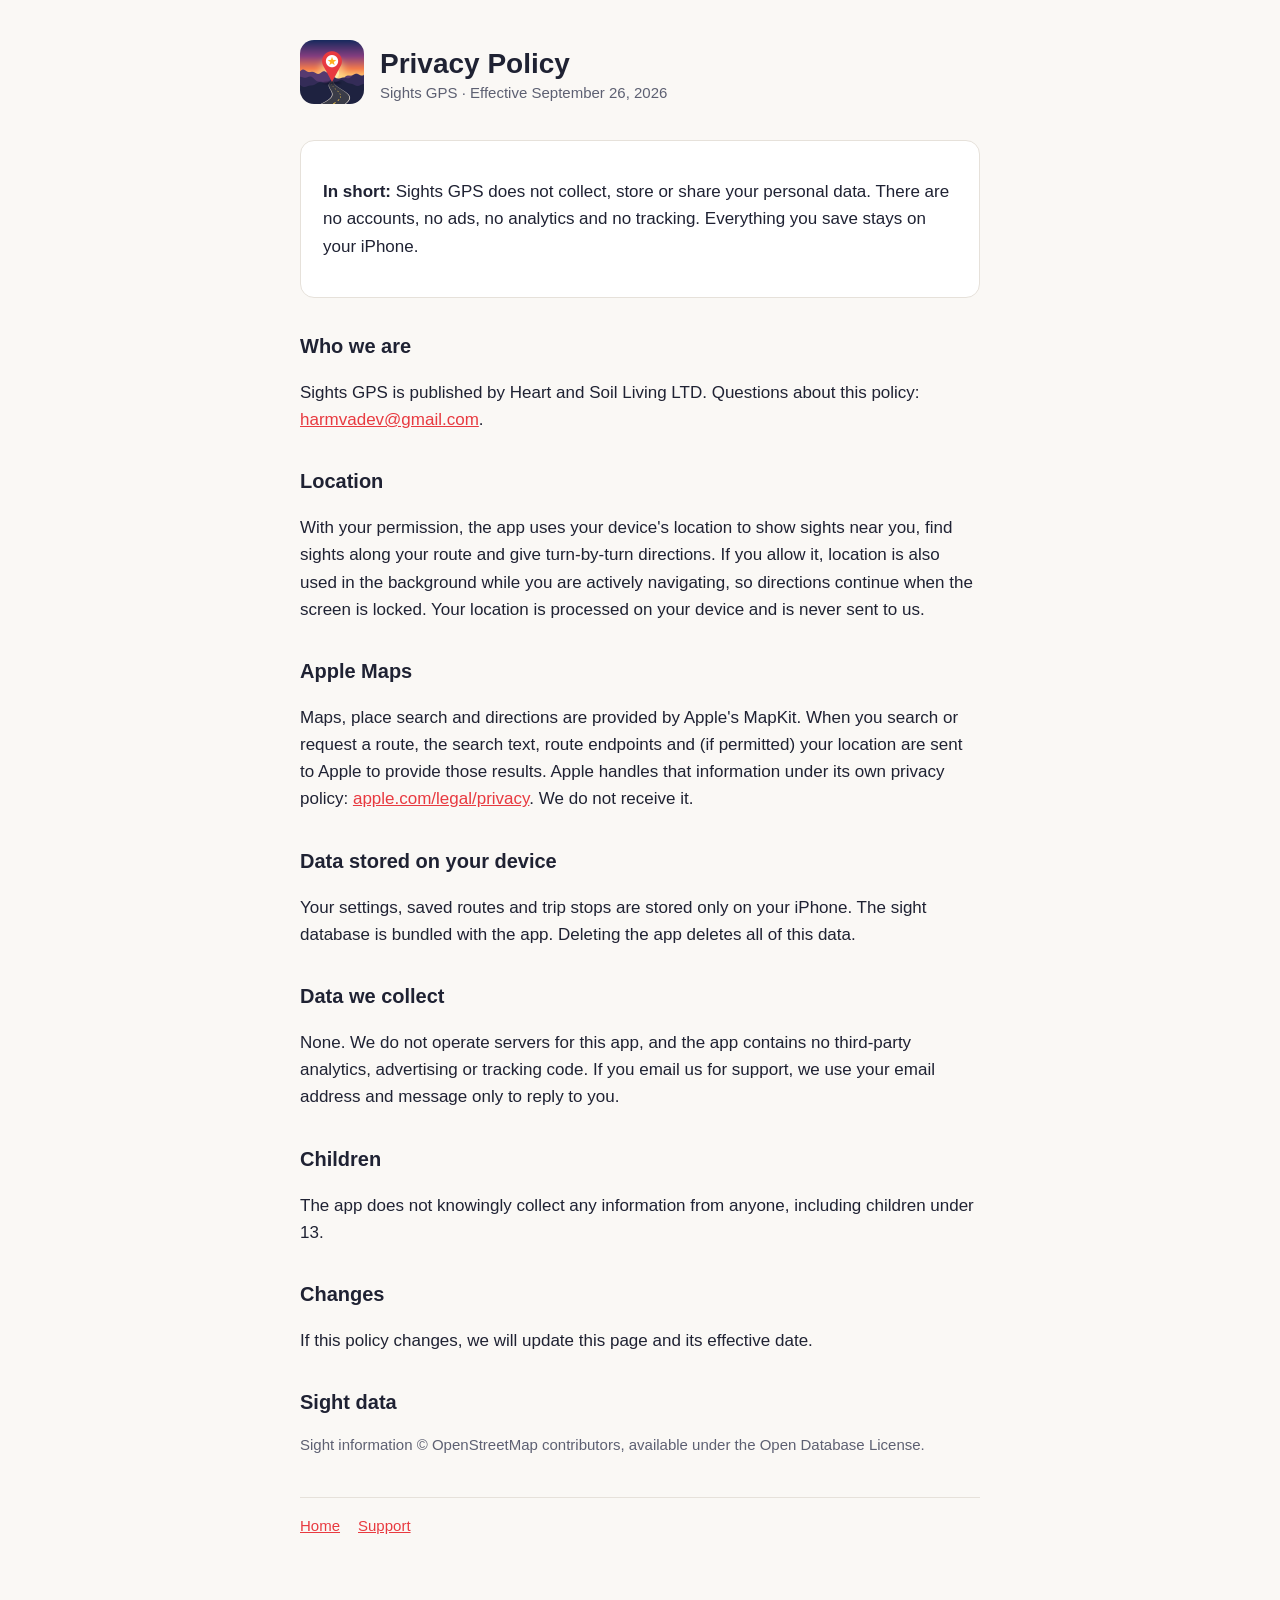
==== privacy.html @ 44c6644f "Sights GPS landing, privacy and support pages Co-Authored-By: Claude Opus 5.5 <noreply@anthropic.com" ====
<!doctype html>
<html lang="en"><head><meta charset="utf-8"><meta name="viewport" content="width=device-width, initial-scale=1">
<title>Sights GPS Privacy Policy</title><link rel="icon" href="icon.png"><link rel="stylesheet" href="style.css"></head>
<body><main>
<header><a href="index.html"><img src="icon.png" alt="Sights GPS"></a><div><h1>Privacy Policy</h1><div class="muted">Sights GPS · Effective September 26, 2026</div></div></header>
<div class="card"><p><strong>In short:</strong> Sights GPS does not collect, store or share your personal data. There are no accounts, no ads, no analytics and no tracking. Everything you save stays on your iPhone.</p></div>

<h2>Who we are</h2>
<p>Sights GPS is published by Heart and Soil Living LTD. Questions about this policy: <a href="mailto:harmvadev@gmail.com">harmvadev@gmail.com</a>.</p>

<h2>Location</h2>
<p>With your permission, the app uses your device's location to show sights near you, find sights along your route and give turn-by-turn directions. If you allow it, location is also used in the background while you are actively navigating, so directions continue when the screen is locked. Your location is processed on your device and is never sent to us.</p>

<h2>Apple Maps</h2>
<p>Maps, place search and directions are provided by Apple's MapKit. When you search or request a route, the search text, route endpoints and (if permitted) your location are sent to Apple to provide those results. Apple handles that information under its own privacy policy: <a href="https://www.apple.com/legal/privacy/">apple.com/legal/privacy</a>. We do not receive it.</p>

<h2>Data stored on your device</h2>
<p>Your settings, saved routes and trip stops are stored only on your iPhone. The sight database is bundled with the app. Deleting the app deletes all of this data.</p>

<h2>Data we collect</h2>
<p>None. We do not operate servers for this app, and the app contains no third-party analytics, advertising or tracking code. If you email us for support, we use your email address and message only to reply to you.</p>

<h2>Children</h2>
<p>The app does not knowingly collect any information from anyone, including children under 13.</p>

<h2>Changes</h2>
<p>If this policy changes, we will update this page and its effective date.</p>

<h2>Sight data</h2>
<p class="muted">Sight information © OpenStreetMap contributors, available under the Open Database License.</p>
<nav><a href="index.html">Home</a><a href="support.html">Support</a></nav>
</main></body></html>
---- style.css ----
:root { --bg:#faf8f5; --fg:#1f2233; --muted:#5d6072; --accent:#e83a40; --card:#fff; --line:#e6e1da; }
@media (prefers-color-scheme: dark) { :root { --bg:#16182a; --fg:#eceaf2; --muted:#a4a6b8; --card:#1f2236; --line:#2e3150; } }
* { box-sizing: border-box; }
body { margin:0; background:var(--bg); color:var(--fg); font:17px/1.6 -apple-system, BlinkMacSystemFont, "Segoe UI", Roboto, sans-serif; }
main { max-width: 720px; margin: 0 auto; padding: 40px 20px 64px; }
header { display:flex; align-items:center; gap:16px; margin-bottom:28px; }
header img { width:64px; height:64px; border-radius:14px; }
header a { color:inherit; text-decoration:none; }
h1 { font-size:28px; margin:0; line-height:1.2; }
h2 { font-size:20px; margin:32px 0 8px; }
p, li { color:var(--fg); }
.muted { color:var(--muted); font-size:15px; }
a { color:var(--accent); }
.card { background:var(--card); border:1px solid var(--line); border-radius:14px; padding:20px 22px; margin:18px 0; }
nav { margin-top:40px; padding-top:16px; border-top:1px solid var(--line); font-size:15px; }
nav a { margin-right:18px; }
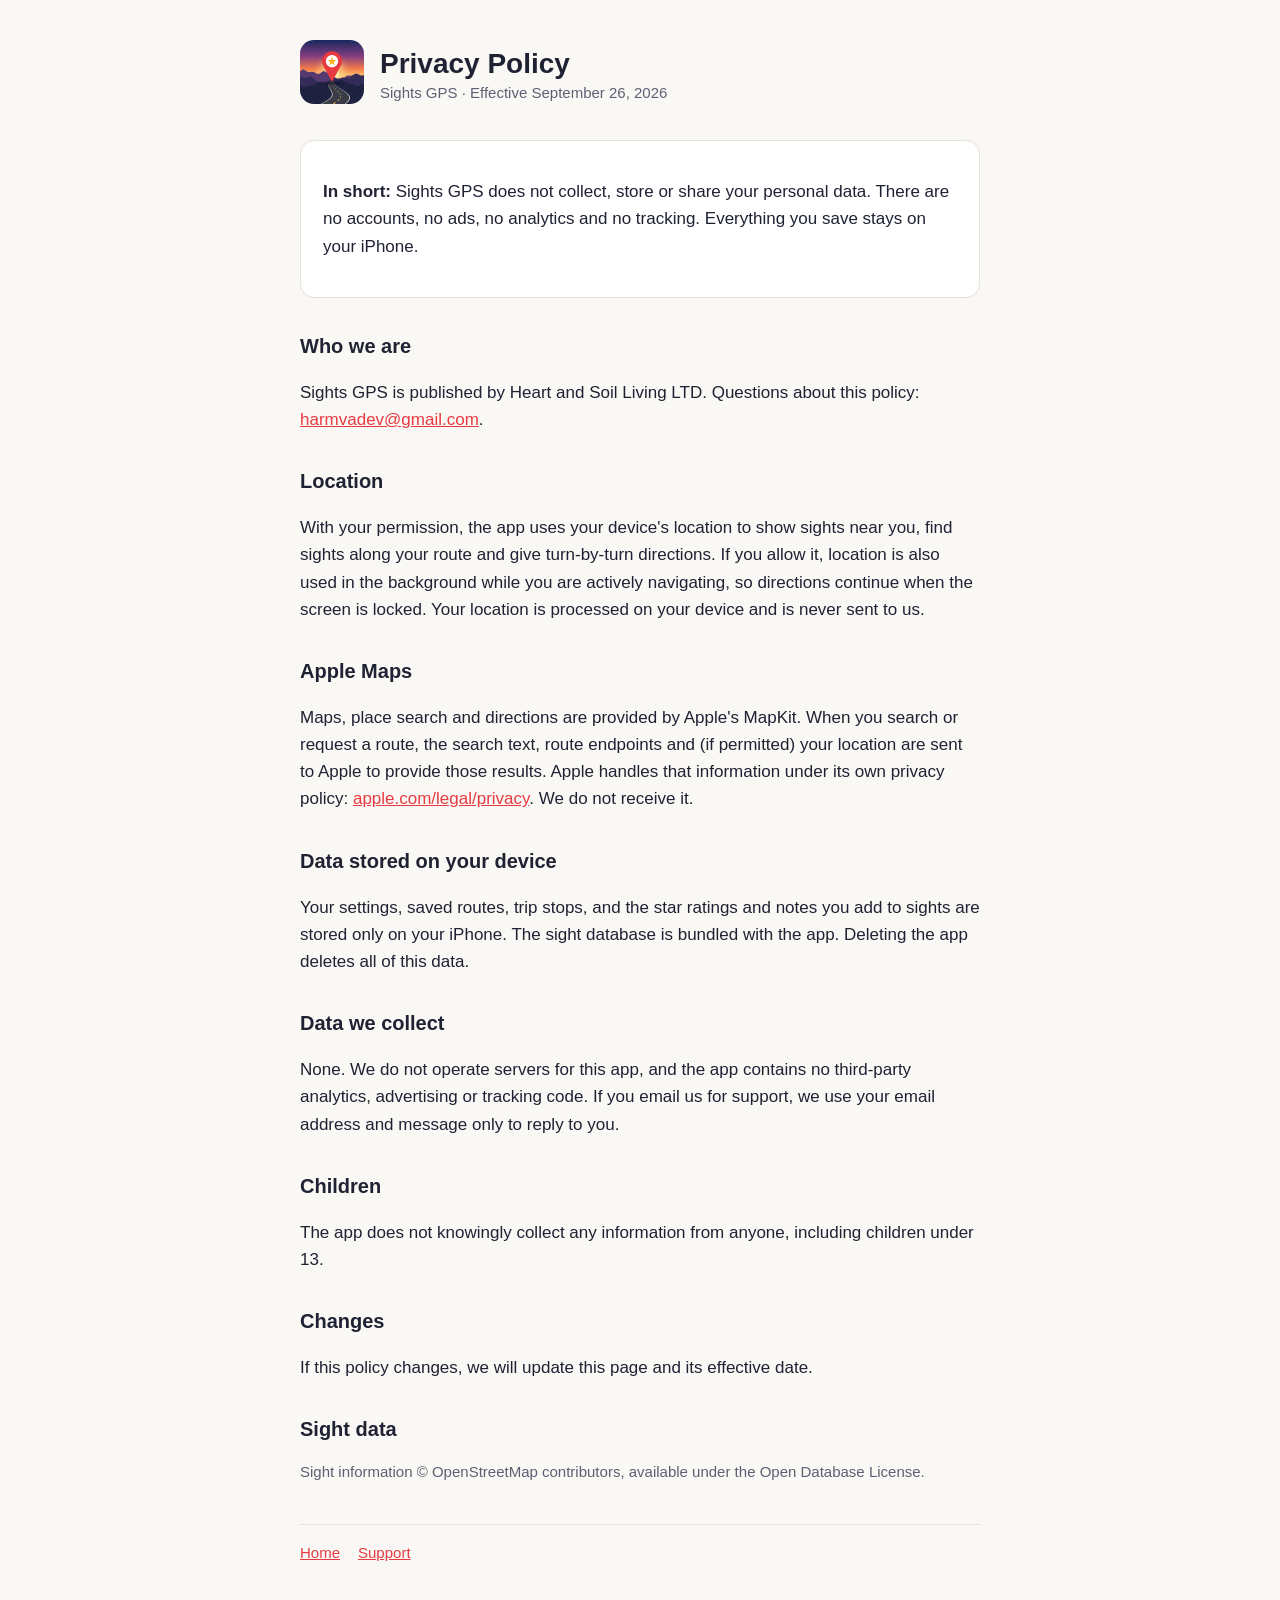
==== commit 7e9e6713: "Privacy: mention on-device ratings and notes (publish with app 1.1) Co-Authored-By: Claude Opus 5.5 " ====
--- a/privacy.html
+++ b/privacy.html
@@ -15,7 +15,7 @@
 <p>Maps, place search and directions are provided by Apple's MapKit. When you search or request a route, the search text, route endpoints and (if permitted) your location are sent to Apple to provide those results. Apple handles that information under its own privacy policy: <a href="https://www.apple.com/legal/privacy/">apple.com/legal/privacy</a>. We do not receive it.</p>
 
 <h2>Data stored on your device</h2>
-<p>Your settings, saved routes and trip stops are stored only on your iPhone. The sight database is bundled with the app. Deleting the app deletes all of this data.</p>
+<p>Your settings, saved routes, trip stops, and the star ratings and notes you add to sights are stored only on your iPhone. The sight database is bundled with the app. Deleting the app deletes all of this data.</p>
 
 <h2>Data we collect</h2>
 <p>None. We do not operate servers for this app, and the app contains no third-party analytics, advertising or tracking code. If you email us for support, we use your email address and message only to reply to you.</p>
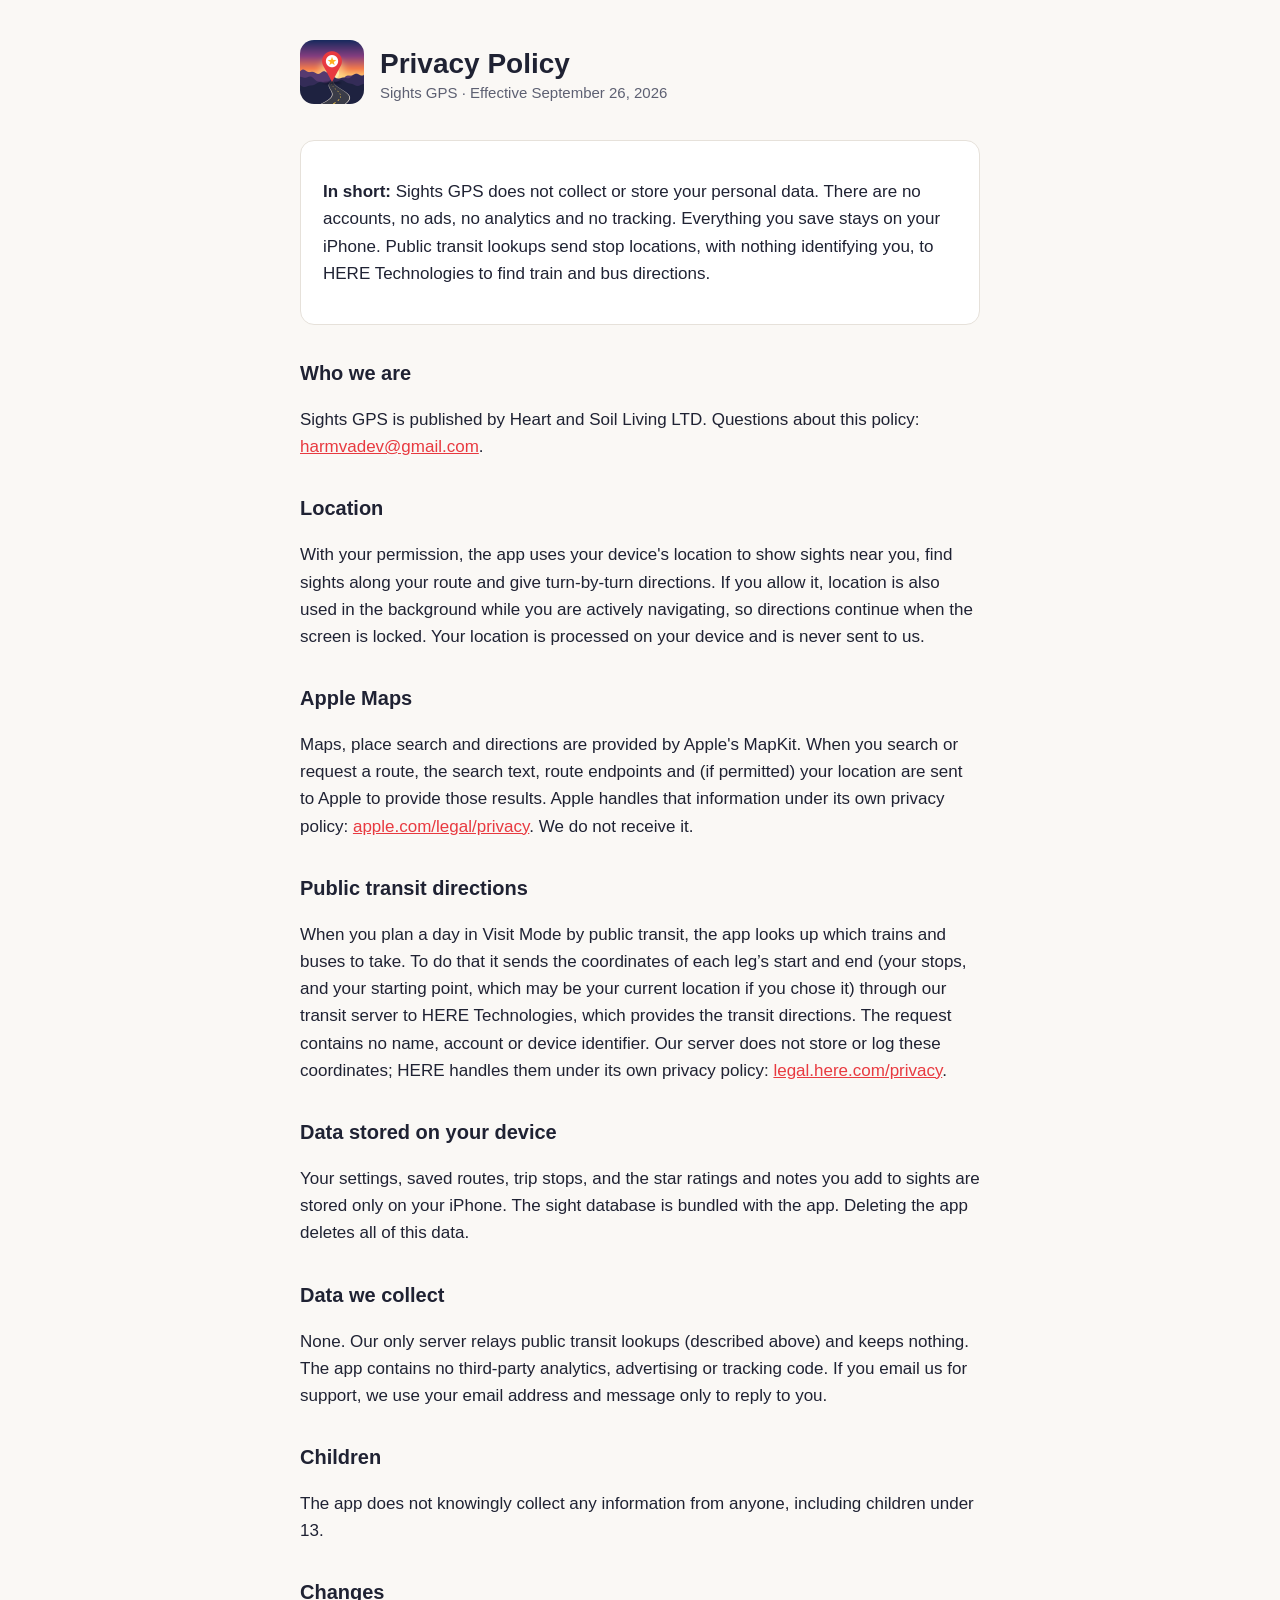
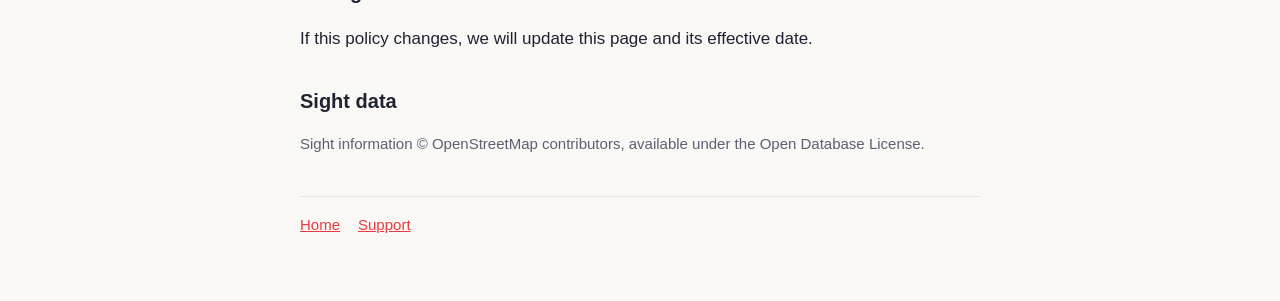
==== commit 826c4394: "Privacy: HERE transit lookups via the transit proxy (publish with app 1.1) Co-Authored-By: Claude Op" ====
--- a/privacy.html
+++ b/privacy.html
@@ -3,7 +3,7 @@
 <title>Sights GPS Privacy Policy</title><link rel="icon" href="icon.png"><link rel="stylesheet" href="style.css"></head>
 <body><main>
 <header><a href="index.html"><img src="icon.png" alt="Sights GPS"></a><div><h1>Privacy Policy</h1><div class="muted">Sights GPS · Effective September 26, 2026</div></div></header>
-<div class="card"><p><strong>In short:</strong> Sights GPS does not collect, store or share your personal data. There are no accounts, no ads, no analytics and no tracking. Everything you save stays on your iPhone.</p></div>
+<div class="card"><p><strong>In short:</strong> Sights GPS does not collect or store your personal data. There are no accounts, no ads, no analytics and no tracking. Everything you save stays on your iPhone. Public transit lookups send stop locations, with nothing identifying you, to HERE Technologies to find train and bus directions.</p></div>
 
 <h2>Who we are</h2>
 <p>Sights GPS is published by Heart and Soil Living LTD. Questions about this policy: <a href="mailto:harmvadev@gmail.com">harmvadev@gmail.com</a>.</p>
@@ -14,11 +14,14 @@
 <h2>Apple Maps</h2>
 <p>Maps, place search and directions are provided by Apple's MapKit. When you search or request a route, the search text, route endpoints and (if permitted) your location are sent to Apple to provide those results. Apple handles that information under its own privacy policy: <a href="https://www.apple.com/legal/privacy/">apple.com/legal/privacy</a>. We do not receive it.</p>
 
+<h2>Public transit directions</h2>
+<p>When you plan a day in Visit Mode by public transit, the app looks up which trains and buses to take. To do that it sends the coordinates of each leg&rsquo;s start and end (your stops, and your starting point, which may be your current location if you chose it) through our transit server to HERE Technologies, which provides the transit directions. The request contains no name, account or device identifier. Our server does not store or log these coordinates; HERE handles them under its own privacy policy: <a href="https://legal.here.com/en-gb/privacy">legal.here.com/privacy</a>.</p>
+
 <h2>Data stored on your device</h2>
 <p>Your settings, saved routes, trip stops, and the star ratings and notes you add to sights are stored only on your iPhone. The sight database is bundled with the app. Deleting the app deletes all of this data.</p>
 
 <h2>Data we collect</h2>
-<p>None. We do not operate servers for this app, and the app contains no third-party analytics, advertising or tracking code. If you email us for support, we use your email address and message only to reply to you.</p>
+<p>None. Our only server relays public transit lookups (described above) and keeps nothing. The app contains no third-party analytics, advertising or tracking code. If you email us for support, we use your email address and message only to reply to you.</p>
 
 <h2>Children</h2>
 <p>The app does not knowingly collect any information from anyone, including children under 13.</p>
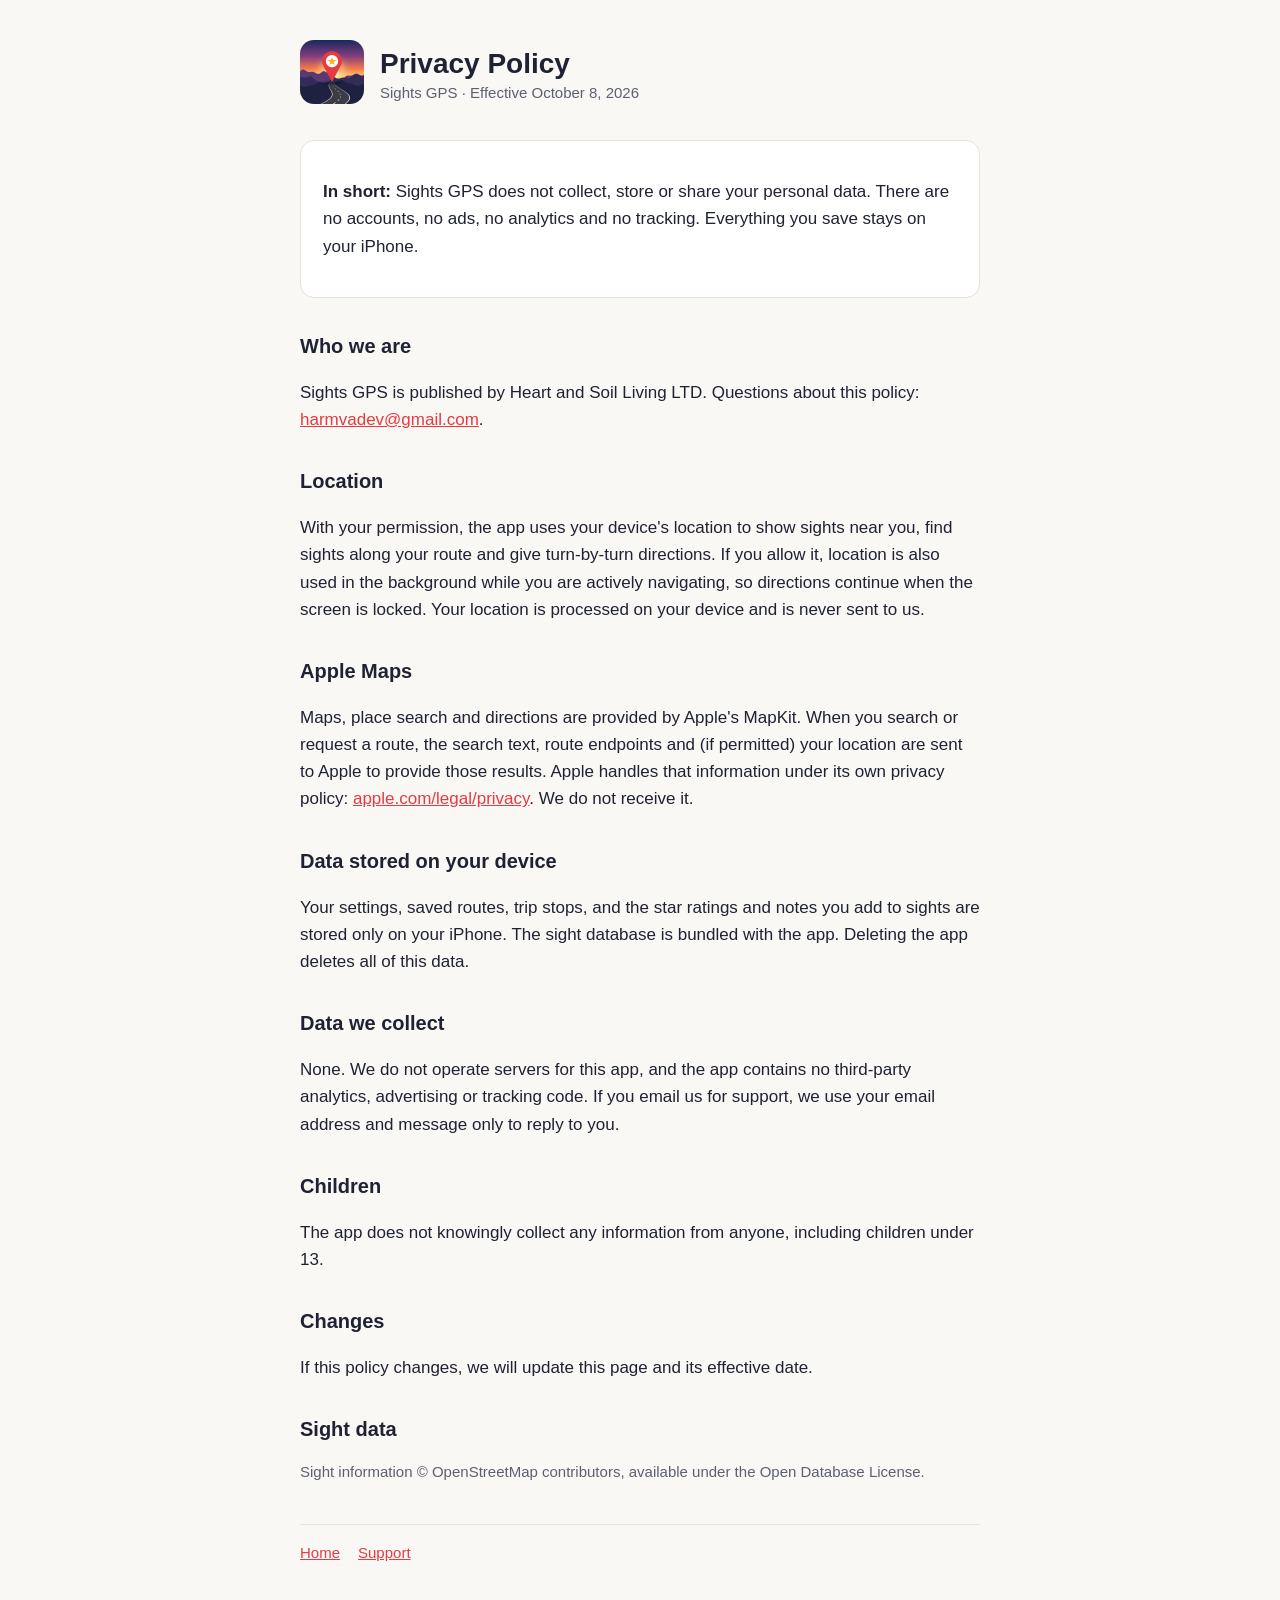
==== commit 185112a5: "Remove Visit Mode and transit from site (publish when app 1.1 is live) Co-Authored-By: Claude Opus 5" ====
--- a/privacy.html
+++ b/privacy.html
@@ -2,8 +2,8 @@
 <html lang="en"><head><meta charset="utf-8"><meta name="viewport" content="width=device-width, initial-scale=1">
 <title>Sights GPS Privacy Policy</title><link rel="icon" href="icon.png"><link rel="stylesheet" href="style.css"></head>
 <body><main>
-<header><a href="index.html"><img src="icon.png" alt="Sights GPS"></a><div><h1>Privacy Policy</h1><div class="muted">Sights GPS · Effective September 26, 2026</div></div></header>
-<div class="card"><p><strong>In short:</strong> Sights GPS does not collect or store your personal data. There are no accounts, no ads, no analytics and no tracking. Everything you save stays on your iPhone. Public transit lookups send stop locations, with nothing identifying you, to HERE Technologies to find train and bus directions.</p></div>
+<header><a href="index.html"><img src="icon.png" alt="Sights GPS"></a><div><h1>Privacy Policy</h1><div class="muted">Sights GPS · Effective October 8, 2026</div></div></header>
+<div class="card"><p><strong>In short:</strong> Sights GPS does not collect, store or share your personal data. There are no accounts, no ads, no analytics and no tracking. Everything you save stays on your iPhone.</p></div>
 
 <h2>Who we are</h2>
 <p>Sights GPS is published by Heart and Soil Living LTD. Questions about this policy: <a href="mailto:harmvadev@gmail.com">harmvadev@gmail.com</a>.</p>
@@ -14,14 +14,11 @@
 <h2>Apple Maps</h2>
 <p>Maps, place search and directions are provided by Apple's MapKit. When you search or request a route, the search text, route endpoints and (if permitted) your location are sent to Apple to provide those results. Apple handles that information under its own privacy policy: <a href="https://www.apple.com/legal/privacy/">apple.com/legal/privacy</a>. We do not receive it.</p>
 
-<h2>Public transit directions</h2>
-<p>When you plan a day in Visit Mode by public transit, the app looks up which trains and buses to take. To do that it sends the coordinates of each leg&rsquo;s start and end (your stops, and your starting point, which may be your current location if you chose it) through our transit server to HERE Technologies, which provides the transit directions. The request contains no name, account or device identifier. Our server does not store or log these coordinates; HERE handles them under its own privacy policy: <a href="https://legal.here.com/en-gb/privacy">legal.here.com/privacy</a>.</p>
-
 <h2>Data stored on your device</h2>
 <p>Your settings, saved routes, trip stops, and the star ratings and notes you add to sights are stored only on your iPhone. The sight database is bundled with the app. Deleting the app deletes all of this data.</p>
 
 <h2>Data we collect</h2>
-<p>None. Our only server relays public transit lookups (described above) and keeps nothing. The app contains no third-party analytics, advertising or tracking code. If you email us for support, we use your email address and message only to reply to you.</p>
+<p>None. We do not operate servers for this app, and the app contains no third-party analytics, advertising or tracking code. If you email us for support, we use your email address and message only to reply to you.</p>
 
 <h2>Children</h2>
 <p>The app does not knowingly collect any information from anyone, including children under 13.</p>
